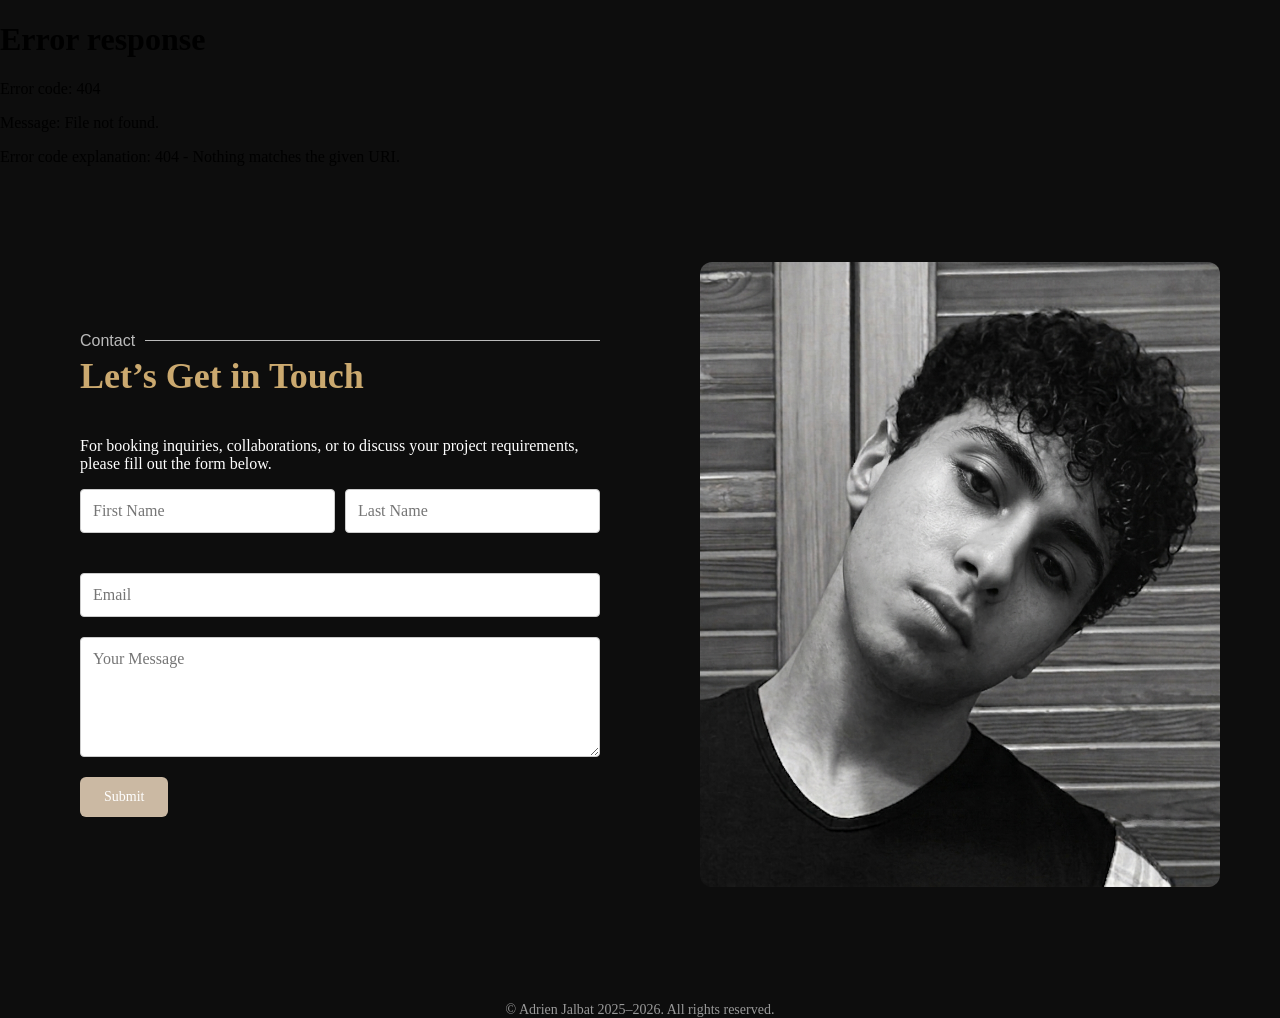
==== Contact page/index.html @ 5d17b2a7 "Initial portfolio commit" ====
<!DOCTYPE html>
<html lang="en">
<head>
  <meta charset="UTF-8" />
  <meta name="viewport" content="width=device-width, initial-scale=1.0" />
  <title>Adrien Jalbat - Contact</title>
  <link rel="stylesheet" href="style.css" />
  <!-- Google Translate Script -->
<script src="//translate.google.com/translate_a/element.js?cb=googleTranslateElementInit"></script>
</head>
<body>
  <div id="navbar"></div>
    <main class="page-content">
  <div class="container">
    <div class="form-section">
    <div class="head-text">
      <div class="section-header">
        <span class="section-subtitle">Contact</span>
        <div class="line"></div>
      </div>
      <h1 class="section-title">Let’s Get in Touch</h1>
    </div>
      <p>For booking inquiries, collaborations, or to discuss your project requirements, please fill out the form below.</p>
      <form id="contactForm">
        <div class="name-fields">
          <input type="text" name="firstName" placeholder="First Name" required />
          <input type="text" name="lastName" placeholder="Last Name" required />
        </div>
        <input type="email" name="email" placeholder="Email" required />
        <textarea name="message" rows="5" placeholder="Your Message" required class="message-box"></textarea>
        <button type="submit" class="submit-btn">Submit</button>
      </form>
    </div>
    <div class="image-section">
  <div class="zoom-wrapper">
    <img src="1.PNG" alt="Zoomed Image">
  </div>
</div>
</main>

  <footer class="footer">
    © Adrien Jalbat 2025–<span id="year"></span>. All rights reserved.
  </footer>

  <script src="script.js"></script>
</body>
</html>
---- Contact page/style.css ----
html, body {
  background-color: #0D0D0D;
  margin: 0;
  padding: 0;
  min-height: 100vh;
  display: block;
  user-select: none;
  -webkit-user-select: none; /* Safari */
  -moz-user-select: none;    /* Firefox */
  -ms-user-select: none;     /* Internet Explorer/Edge */
}

.page-content {
  min-height: calc(100vh - 80px); /* 80px = تقدير ارتفاع الفوتر */
}

.container {
  display: flex;
  justify-content: center;
  align-items: center; /* الصورة تتوسط عمودياً */
  gap: 40px;
  padding: 60px 20px 0 20px;
  max-width: 1200px;
  margin: auto;
  font-family: 'Georgia', serif;
  color: #fff;
}

.form-section {
  flex: 1;
  padding: 20px 40px;
}

.section-header {
  display: flex;
  align-items: center;
  margin-bottom: 5px;
}

.section-subtitle {
  font-weight: 300;
  font-size: 16px;
  color: #bbb;
  margin-right: 10px;
  margin-bottom: 0px;
  font-family: 'Montserrat', sans-serif;
}

.line {
  flex-grow: 1;
  height: 1px;
  background-color: #bbb;
   margin-bottom: 0px;
}

.section-title {
  font-family: 'Playfair Display', serif;
  font-size: 36px;
  font-weight: bold;
  color: #cba96f;
  margin-top: 0;            /* ← أضف هذا السطر */
  margin-bottom: 40px;
}

.name-fields {
  display: flex;
  gap: 10px;
  margin-bottom: 20px;
}

.message-box {
  height: 120px;            /* يبدأ دومًا بهذا الارتفاع */
  min-height: 120px;        /* أقل ارتفاع */
  max-height: 500px;        /* لا يتمدد أكثر من كده */
  resize: vertical;         /* يسمح بالتمدد رأسي فقط */
  overflow-y: auto;         /* يظهر سكرول داخلي عند تجاوز الحد */
}

input,
textarea {
  background-color: #fff;
  display: block;
  width: 100%;
  max-width: 100%;
  padding: 12px;
  margin-bottom: 20px;
  border: 1px solid #ccc;
  border-radius: 4px;
  box-sizing: border-box;
  font-size: 16px;
  font-family: 'Montserrat', sans-serif;
}

input::placeholder,
textarea::placeholder {
  font-family: 'Georgia', serif;
}

.submit-btn {
  font-size: 14px;
  font-family: 'Playfair Display', serif;
  background-color: #CBB9A3;
  color: #fff;
  padding: 12px 24px;
  border: none;
  border-radius: 6px;
  cursor: pointer;
}

.submit-btn:hover {
  background-color: #cba96f;
}

.image-section {
  flex: 1;
  padding: 20px;
}

.zoom-wrapper {
  overflow: hidden;
  border-radius: 12px;
}

.zoom-wrapper img {
  width: 100%;
  transition: transform 0.4s ease;
  display: block;
}

.zoom-wrapper img:hover {
  transform: scale(1.1); /* زووم داخلي فقط */
}

.footer {
  width: 100%;
  color: #999;
  font-size: 14px;
  display: flex;
  justify-content: center;
  align-items: center;
  text-align: center;
  padding: 0;
}

@media (max-width: 768px) {
  .container {
    flex-direction: column;
    padding: 40px 16px;
    gap: 30px;
  }

  .form-section {
    padding: 0;
    padding-top: 50px;
  }

  .section-header {
  display: flex;
  align-items: center;
  justify-content: center;
  gap: 10px; /* مسافة بسيطة بين العناصر */
  width: 100%;
  flex-wrap: nowrap;
  margin-bottom: 10px;
}

.section-subtitle {
  font-size: 14px;
  flex-shrink: 0; /* ما تصغرش */
}

.line {
  flex-grow: 1;
  height: 1px;
  background-color: #bbb;
}

  .name-fields {
    flex-direction: column;
    gap: 0;
  }

  input,
  textarea {
    font-size: 15px;
    padding: 10px;
  }

  .submit-btn {
    width: 100%;
    font-size: 16px;
    background-color: #cba96f;
  }

  .image-section {
    padding: 0;
  }

  .zoom-wrapper {
    border-radius: 8px;
  }

  .footer {
  padding: 0px 0px 10px;
}
}

@media (max-width: 480px) {
  .section-title {
    font-size: 22px;
  }

  .section-subtitle {
    font-size: 12px;
  }

  .submit-btn {
    padding: 10px;
    background-color: #cba96f;
  }

   .footer {
  padding: 0px 0px 10px;
}
}
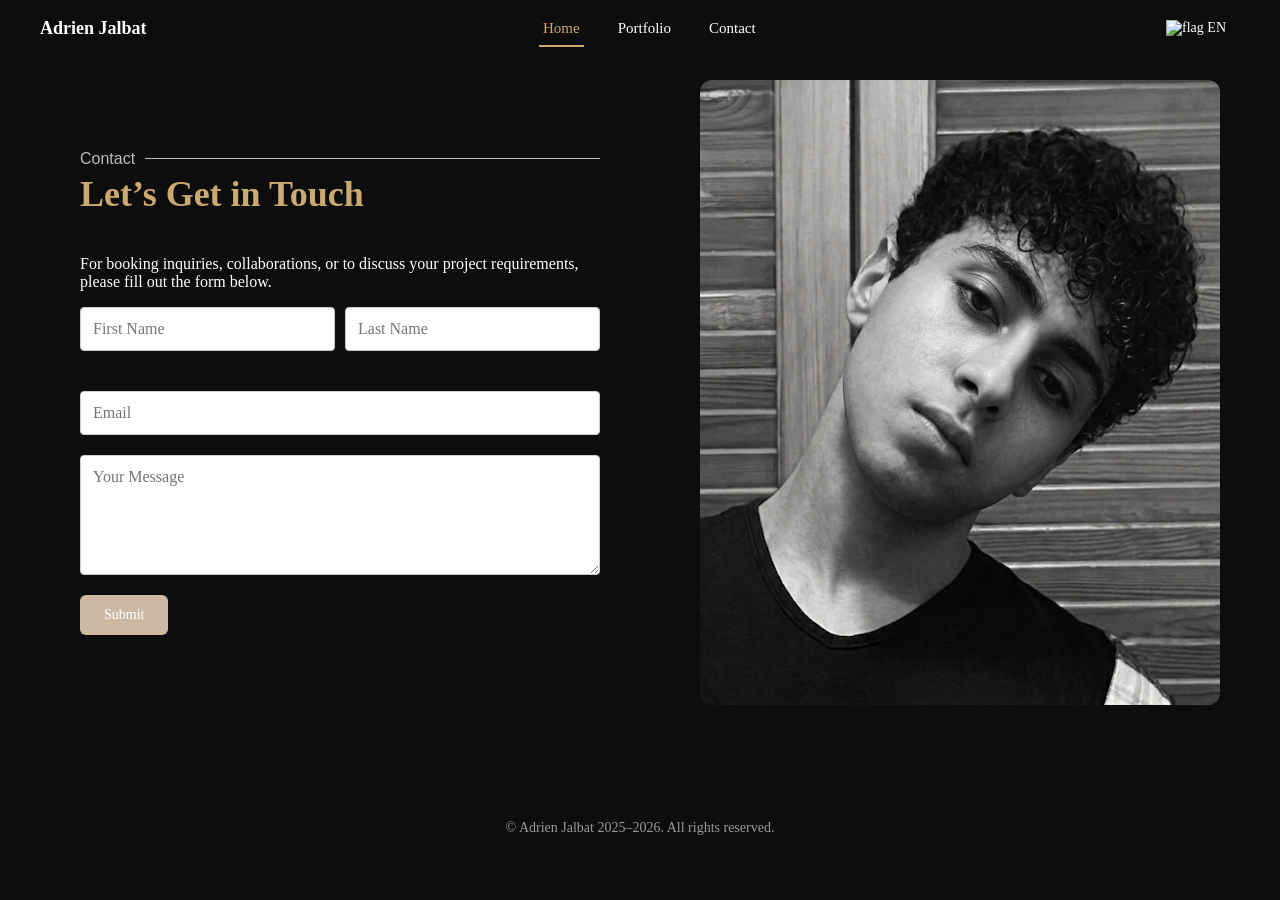
==== commit fc8131c0: "Style contact form success message" ====
--- a/Contact page/index.html
+++ b/Contact page/index.html
@@ -29,6 +29,7 @@
         <input type="email" name="email" placeholder="Email" required />
         <textarea name="message" rows="5" placeholder="Your Message" required class="message-box"></textarea>
         <button type="submit" class="submit-btn">Submit</button>
+        <p id="formStatus" class="form-status" role="status" aria-live="polite"></p>
       </form>
     </div>
     <div class="image-section">
--- a/Contact page/style.css
+++ b/Contact page/style.css
@@ -111,6 +111,40 @@
   background-color: #cba96f;
 }
 
+.form-status {
+  display: none;
+  margin: 18px 0 0;
+  padding: 14px 16px;
+  border-left: 3px solid #cba96f;
+  background: rgba(203, 169, 111, 0.12);
+  color: #e4d1b0;
+  font-family: 'Montserrat', sans-serif;
+  font-size: 14px;
+  line-height: 1.6;
+  animation: form-status-in 0.35s ease-out;
+}
+
+.form-status.is-visible {
+  display: block;
+}
+
+.form-status.is-error {
+  border-left-color: #b96d6d;
+  background: rgba(185, 109, 109, 0.12);
+  color: #e6b5b5;
+}
+
+@keyframes form-status-in {
+  from {
+    opacity: 0;
+    transform: translateY(-6px);
+  }
+  to {
+    opacity: 1;
+    transform: translateY(0);
+  }
+}
+
 .image-section {
   flex: 1;
   padding: 20px;
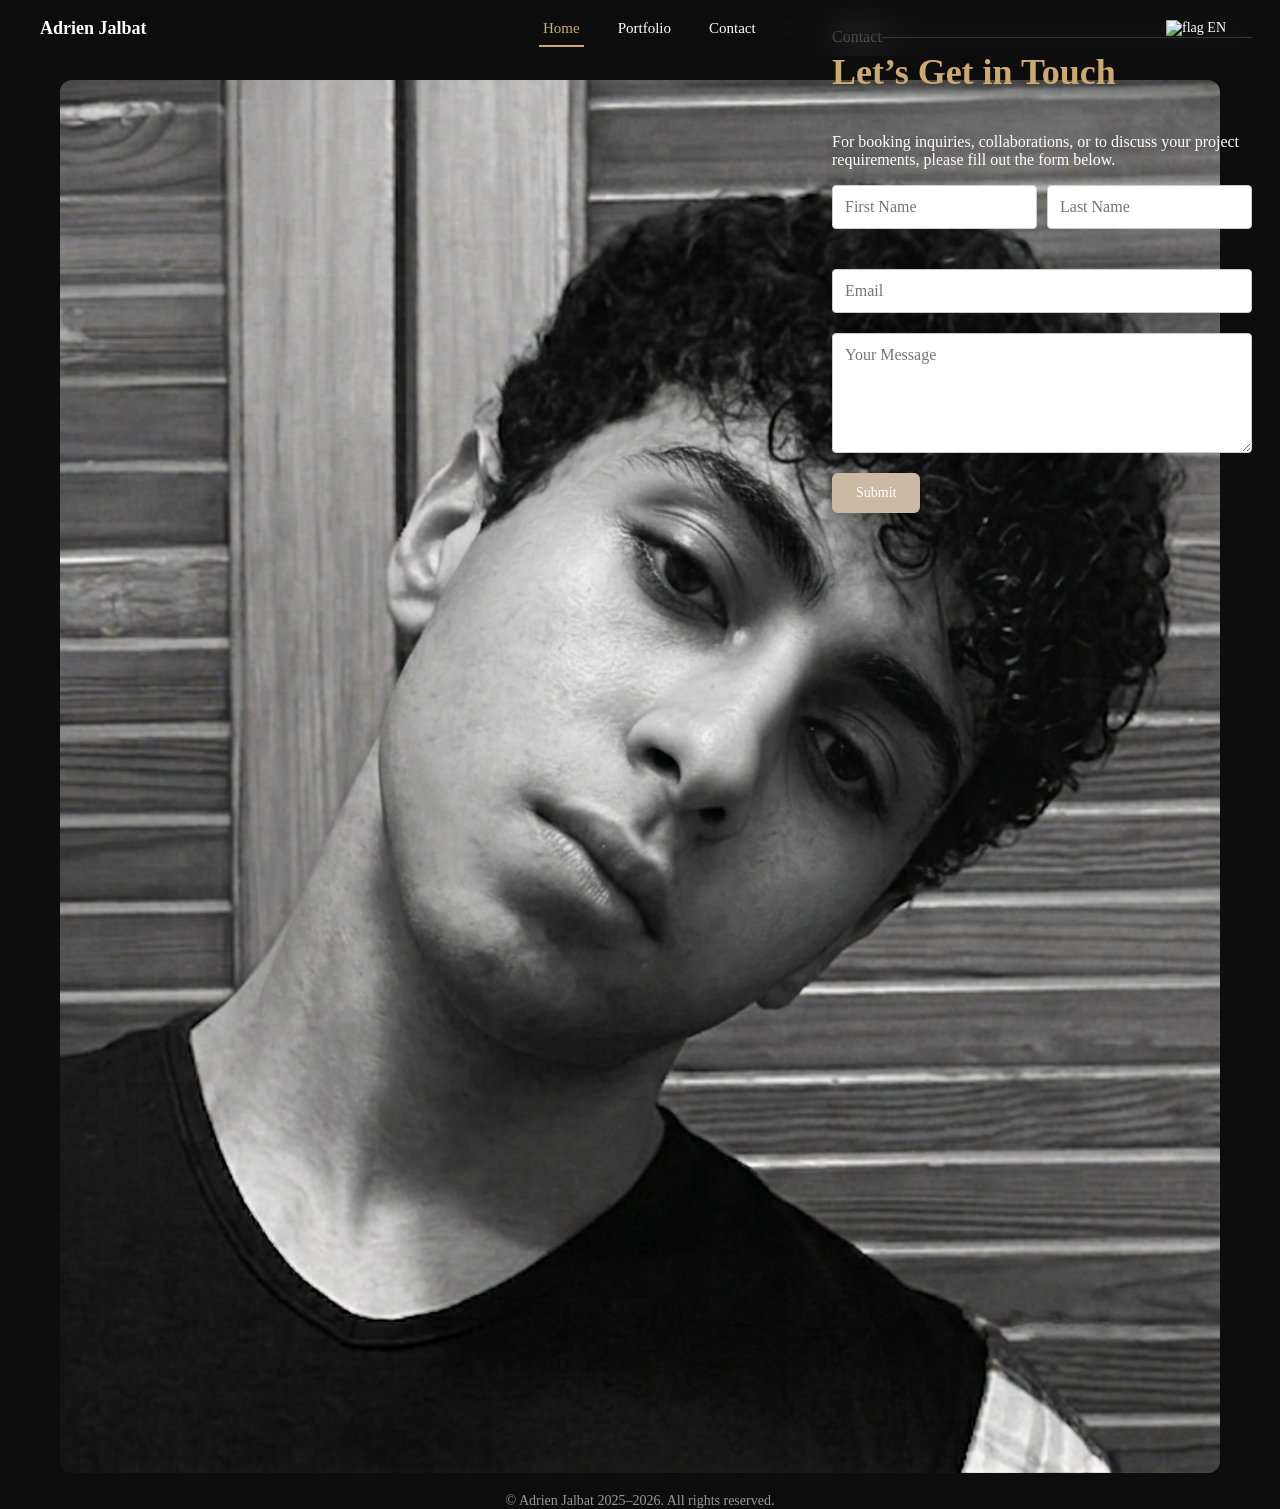
==== commit 44039eaf: "Show contact result as popup" ====
--- a/Contact page/index.html
+++ b/Contact page/index.html
@@ -29,7 +29,6 @@
         <input type="email" name="email" placeholder="Email" required />
         <textarea name="message" rows="5" placeholder="Your Message" required class="message-box"></textarea>
         <button type="submit" class="submit-btn">Submit</button>
-        <p id="formStatus" class="form-status" role="status" aria-live="polite"></p>
       </form>
     </div>
     <div class="image-section">
@@ -39,6 +38,14 @@
 </div>
 </main>
 
+  <div id="formStatus" class="form-status" role="status" aria-live="polite">
+    <div class="form-status-content">
+      <strong class="form-status-title">Message sent</strong>
+      <span class="form-status-text"></span>
+    </div>
+    <button type="button" class="form-status-close" aria-label="Close message">OK</button>
+  </div>
+
   <footer class="footer">
     © Adrien Jalbat 2025–<span id="year"></span>. All rights reserved.
   </footer>
--- a/Contact page/style.css
+++ b/Contact page/style.css
@@ -28,7 +28,12 @@
 
 .form-section {
   flex: 1;
-  padding: 20px 40px;
+  position: fixed;
+  top: 28px;
+  right: 28px;
+  z-index: 100;
+  width: min(420px, calc(100vw - 40px));
+  box-sizing: border-box;
 }
 
 .section-header {
@@ -37,10 +42,14 @@
   margin-bottom: 5px;
 }
 
+  align-items: center;
+  justify-content: space-between;
+  gap: 18px;
+  box-shadow: 0 12px 30px rgba(0, 0, 0, 0.35);
 .section-subtitle {
   font-weight: 300;
   font-size: 16px;
-  color: #bbb;
+  display: flex;
   margin-right: 10px;
   margin-bottom: 0px;
   font-family: 'Montserrat', sans-serif;
@@ -134,6 +143,37 @@
   color: #e6b5b5;
 }
 
+.form-status-content {
+  display: grid;
+  gap: 2px;
+}
+
+.form-status-title {
+  color: #cba96f;
+  font-family: 'Playfair Display', serif;
+  font-size: 16px;
+}
+
+.form-status-text {
+  color: inherit;
+}
+
+.form-status-close {
+  flex-shrink: 0;
+  padding: 6px 10px;
+  border: 1px solid rgba(203, 169, 111, 0.55);
+  background: transparent;
+  color: #cba96f;
+  cursor: pointer;
+  font-family: 'Montserrat', sans-serif;
+  font-size: 11px;
+  font-weight: 600;
+}
+
+.form-status-close:hover {
+  background: rgba(203, 169, 111, 0.14);
+}
+
 @keyframes form-status-in {
   from {
     opacity: 0;
@@ -142,6 +182,14 @@
   to {
     opacity: 1;
     transform: translateY(0);
+  }
+}
+
+@media (max-width: 768px) {
+  .form-status {
+    top: 18px;
+    right: 20px;
+    width: calc(100vw - 40px);
   }
 }
 
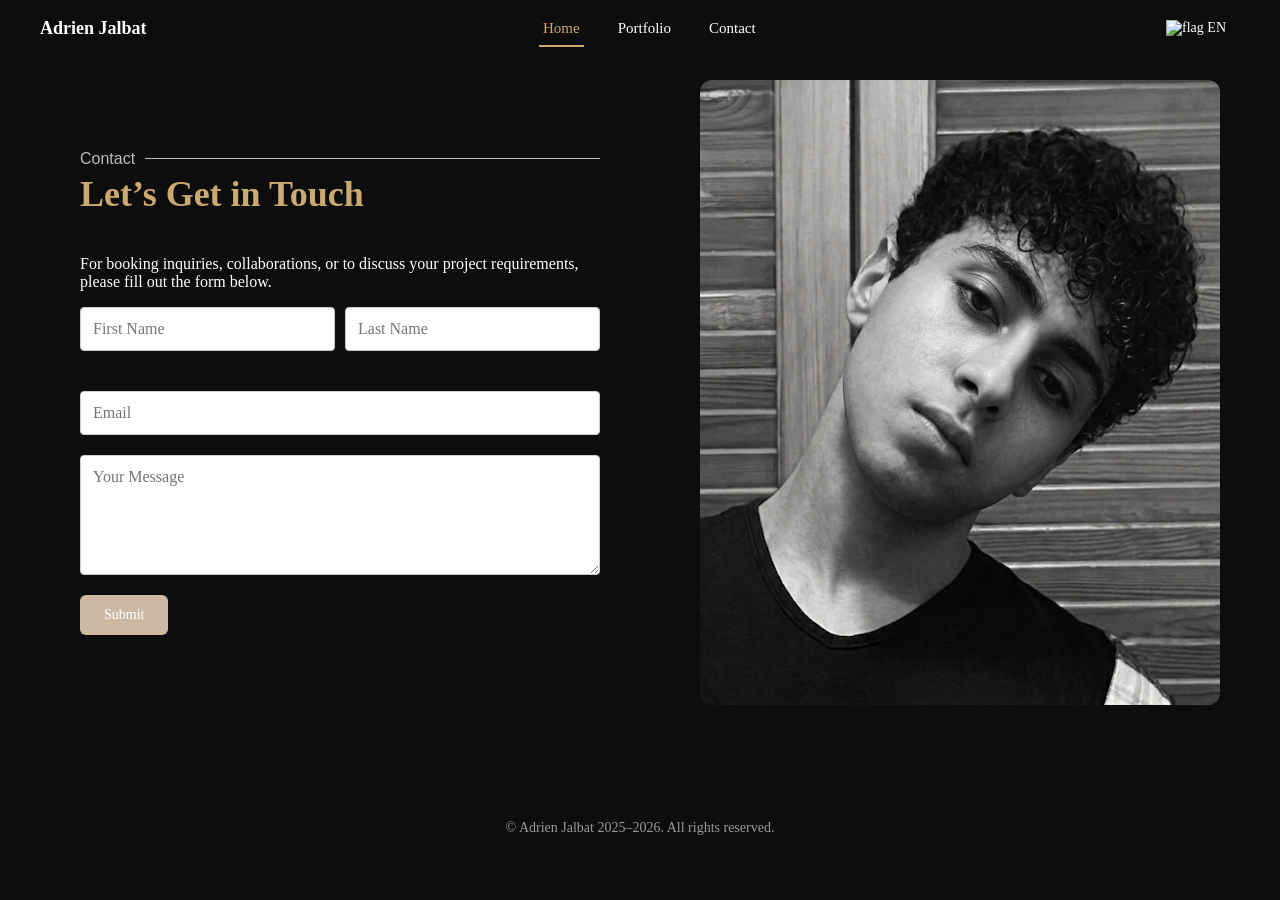
==== commit cca03c26: "Show contact result as popup" ====
--- a/Contact page/index.html
+++ b/Contact page/index.html
@@ -39,11 +39,9 @@
 </main>
 
   <div id="formStatus" class="form-status" role="status" aria-live="polite">
-    <div class="form-status-content">
-      <strong class="form-status-title">Message sent</strong>
-      <span class="form-status-text"></span>
-    </div>
-    <button type="button" class="form-status-close" aria-label="Close message">OK</button>
+    <button type="button" class="form-status-close" aria-label="Close message">&times;</button>
+    <p class="form-status-message"></p>
+    <button type="button" class="form-status-ok">OK</button>
   </div>
 
   <footer class="footer">
--- a/Contact page/style.css
+++ b/Contact page/style.css
@@ -28,12 +28,7 @@
 
 .form-section {
   flex: 1;
-  position: fixed;
-  top: 28px;
-  right: 28px;
-  z-index: 100;
-  width: min(420px, calc(100vw - 40px));
-  box-sizing: border-box;
+  padding: 20px 40px;
 }
 
 .section-header {
@@ -42,14 +37,10 @@
   margin-bottom: 5px;
 }
 
-  align-items: center;
-  justify-content: space-between;
-  gap: 18px;
-  box-shadow: 0 12px 30px rgba(0, 0, 0, 0.35);
 .section-subtitle {
   font-weight: 300;
   font-size: 16px;
-  display: flex;
+  color: #bbb;
   margin-right: 10px;
   margin-bottom: 0px;
   font-family: 'Montserrat', sans-serif;
@@ -122,75 +113,65 @@
 
 .form-status {
   display: none;
-  margin: 18px 0 0;
-  padding: 14px 16px;
+  position: fixed;
+  top: 28px;
+  left: 50%;
+  z-index: 10;
+  width: min(420px, calc(100% - 32px));
+  box-sizing: border-box;
+  padding: 22px 48px 18px 20px;
   border-left: 3px solid #cba96f;
   background: rgba(203, 169, 111, 0.12);
+  backdrop-filter: blur(12px);
   color: #e4d1b0;
   font-family: 'Montserrat', sans-serif;
   font-size: 14px;
   line-height: 1.6;
-  animation: form-status-in 0.35s ease-out;
+  box-shadow: 0 12px 30px rgba(0, 0, 0, 0.35);
+  transform: translate(-50%, -24px);
+  opacity: 0;
+  pointer-events: none;
+  transition: opacity 0.35s ease, transform 0.35s ease;
 }
 
 .form-status.is-visible {
   display: block;
+  transform: translate(-50%, 0);
+  opacity: 1;
+  pointer-events: auto;
+}
+
+.form-status-message {
+  margin: 0;
+}
+
+.form-status-close {
+  position: absolute;
+  top: 6px;
+  right: 10px;
+  border: 0;
+  background: transparent;
+  color: currentColor;
+  font-size: 22px;
+  line-height: 1;
+  cursor: pointer;
+}
+
+.form-status-ok {
+  margin-top: 14px;
+  padding: 6px 16px;
+  border: 1px solid currentColor;
+  background: transparent;
+  color: currentColor;
+  cursor: pointer;
+  font-family: 'Montserrat', sans-serif;
+  font-size: 12px;
 }
 
 .form-status.is-error {
   border-left-color: #b96d6d;
   background: rgba(185, 109, 109, 0.12);
   color: #e6b5b5;
-}
-
-.form-status-content {
-  display: grid;
-  gap: 2px;
-}
-
-.form-status-title {
-  color: #cba96f;
-  font-family: 'Playfair Display', serif;
-  font-size: 16px;
-}
-
-.form-status-text {
-  color: inherit;
-}
-
-.form-status-close {
-  flex-shrink: 0;
-  padding: 6px 10px;
-  border: 1px solid rgba(203, 169, 111, 0.55);
-  background: transparent;
-  color: #cba96f;
-  cursor: pointer;
-  font-family: 'Montserrat', sans-serif;
-  font-size: 11px;
-  font-weight: 600;
-}
-
-.form-status-close:hover {
-  background: rgba(203, 169, 111, 0.14);
-}
-
-@keyframes form-status-in {
-  from {
-    opacity: 0;
-    transform: translateY(-6px);
-  }
-  to {
-    opacity: 1;
-    transform: translateY(0);
-  }
-}
-
-@media (max-width: 768px) {
-  .form-status {
-    top: 18px;
-    right: 20px;
-    width: calc(100vw - 40px);
-  }
 }
 
 .image-section {
